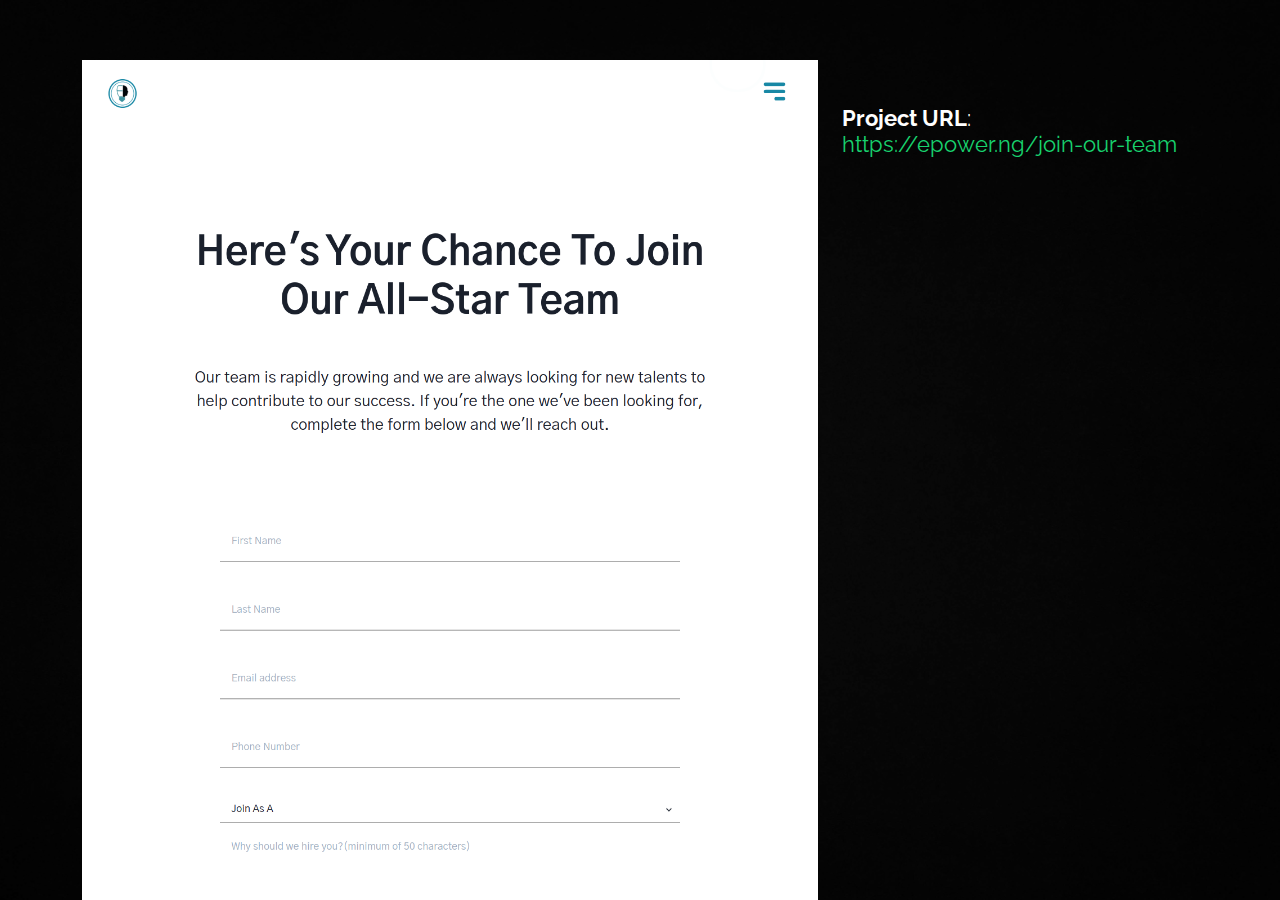
==== epower_portfolio.html @ 5c6b7625 "add portfolio" ====
<!DOCTYPE html>
<html lang="en">

<head>
  <meta charset="utf-8">
  <meta content="width=device-width, initial-scale=1.0" name="viewport">

  <title>Epower - Portfolio</title>
  <meta content="" name="description">
  <meta content="" name="keywords">

  <!-- Favicons -->
  <link href="assets/img/favicon.png" rel="icon">
  <link href="assets/img/apple-touch-icon.png" rel="apple-touch-icon">

  <!-- Google Fonts -->
  <link
    href="https://fonts.googleapis.com/css?family=Open+Sans:300,300i,400,400i,600,600i,700,700i|Raleway:300,300i,400,400i,500,500i,600,600i,700,700i|Poppins:300,300i,400,400i,500,500i,600,600i,700,700i"
    rel="stylesheet">

  <!-- Vendor CSS Files -->
  <link href="assets/vendor/bootstrap/css/bootstrap.min.css" rel="stylesheet">
  <link href="assets/vendor/bootstrap-icons/bootstrap-icons.css" rel="stylesheet">
  <link href="assets/vendor/boxicons/css/boxicons.min.css" rel="stylesheet">
  <link href="assets/vendor/glightbox/css/glightbox.min.css" rel="stylesheet">
  <link href="assets/vendor/remixicon/remixicon.css" rel="stylesheet">
  <link href="assets/vendor/swiper/swiper-bundle.min.css" rel="stylesheet">

  <!-- Template Main CSS File -->
  <link href="assets/css/style.css" rel="stylesheet">


</head>

<body>

  <main id="main">

    <!-- ======= Portfolio Details ======= -->
    <div class="portfolio-details">
      <div class="container">

        <div class="row">

          <div class="col-lg-8">

            <div class="portfolio-details-slider swiper">
              <div class="swiper-wrapper align-items-center">

                <div class="swiper-slide">
                  <img src="assets/img/portfolio/epowerJoinOurTeam.png" width='100%' alt="">
                </div>

              </div>
            </div>

          </div>

          <div class="col-lg-4 portfolio-info">
            <h3><strong>Project URL</strong>: <a href="https://www.epower.ng"
                target="_blank">https://epower.ng/join-our-team</a>
            </h3>
          </div>

        </div>

      </div>
    </div><!-- end of epower porfolio -->



  </main><!-- End #main -->


  <!-- Vendor JS Files -->
  <script src="assets/vendor/bootstrap/js/bootstrap.bundle.min.js"></script>
  <script src="assets/vendor/glightbox/js/glightbox.min.js"></script>
  <script src="assets/vendor/isotope-layout/isotope.pkgd.min.js"></script>
  <script src="assets/vendor/php-email-form/validate.js"></script>
  <script src="assets/vendor/purecounter/purecounter.js"></script>
  <script src="assets/vendor/swiper/swiper-bundle.min.js"></script>
  <script src="assets/vendor/waypoints/noframework.waypoints.js"></script>

  <!-- Template Main JS File -->
  <script src="assets/js/main.js"></script>

</body>

</html>
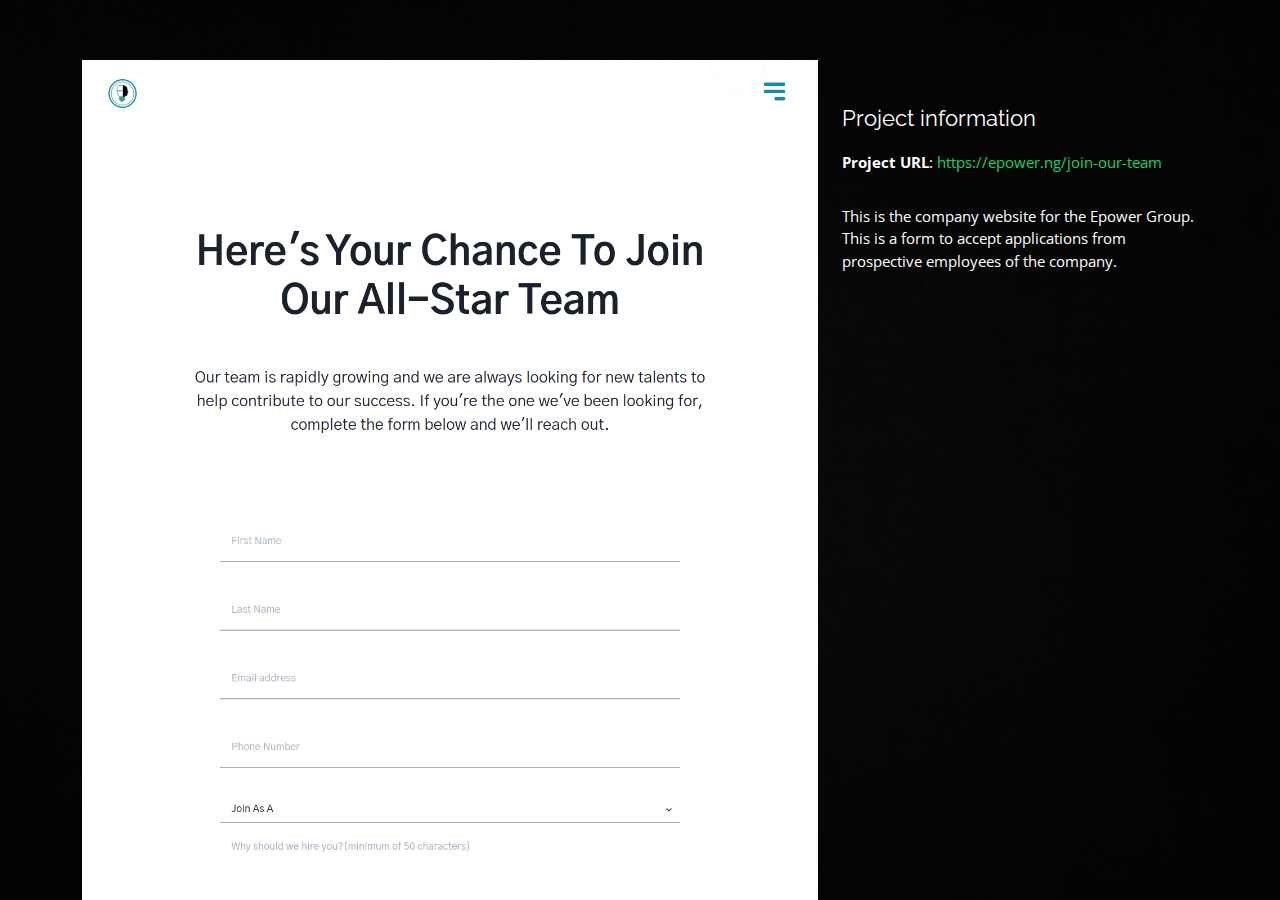
==== commit 63c67f2a: "Merge pull request #1 from ayodiya/fix_based_on-feedback" ====
--- a/epower_portfolio.html
+++ b/epower_portfolio.html
@@ -45,7 +45,7 @@
           <div class="col-lg-8">
 
             <div class="portfolio-details-slider swiper">
-              <div class="swiper-wrapper align-items-center">
+              <div class="swiper-wrapper">
 
                 <div class="swiper-slide">
                   <img src="assets/img/portfolio/epowerJoinOurTeam.png" width='100%' alt="">
@@ -57,9 +57,16 @@
           </div>
 
           <div class="col-lg-4 portfolio-info">
-            <h3><strong>Project URL</strong>: <a href="https://www.epower.ng"
-                target="_blank">https://epower.ng/join-our-team</a>
-            </h3>
+            <h3>Project information</h3>
+            <ul>
+              <li><strong>Project URL</strong>: <a href="https://www.epower.ng/join-our-team"
+                  target="_blank">https://epower.ng/join-our-team</a></li>
+            </ul>
+
+            <p>
+              This is the company website for the Epower Group.
+              This is a form to accept applications from prospective employees of the company.
+            </p>
           </div>
 
         </div>
--- a/assets/css/style.css
+++ b/assets/css/style.css
@@ -1,24 +1,24 @@
-/**
-* Template Name: Personal - v4.5.0
-* Template URL: https://bootstrapmade.com/personal-free-resume-bootstrap-template/
-* Author: BootstrapMade.com
-* License: https://bootstrapmade.com/license/
-*/
-
+/**
+* Template Name: Personal - v4.5.0
+* Template URL: https://bootstrapmade.com/personal-free-resume-bootstrap-template/
+* Author: BootstrapMade.com
+* License: https://bootstrapmade.com/license/
+*/
+
 /*--------------------------------------------------------------
 # General
 --------------------------------------------------------------*/
 body {
-  font-family: "Open Sans", sans-serif;
+  font-family: 'Open Sans', sans-serif;
   background-color: #040404;
   color: #fff;
   position: relative;
   background: transparent;
 }
 body::before {
-  content: "";
+  content: '';
   position: fixed;
-  background: #040404 url("../img/bg.jpg") top right no-repeat;
+  background: #040404 url('../img/bg.jpg') top right no-repeat;
   background-size: cover;
   left: 0;
   right: 0;
@@ -42,8 +42,13 @@
   text-decoration: none;
 }
 
-h1, h2, h3, h4, h5, h6 {
-  font-family: "Raleway", sans-serif;
+h1,
+h2,
+h3,
+h4,
+h5,
+h6 {
+  font-family: 'Raleway', sans-serif;
 }
 
 /*--------------------------------------------------------------
@@ -67,9 +72,10 @@
   padding: 0;
   line-height: 1;
   font-weight: 700;
-  font-family: "Poppins", sans-serif;
-}
-#header h1 a, #header h1 a:hover {
+  font-family: 'Poppins', sans-serif;
+}
+#header h1 a,
+#header h1 a:hover {
   color: #fff;
   line-height: 1;
   display: inline-block;
@@ -135,7 +141,8 @@
   right: 0;
   background: rgba(0, 0, 0, 0.9);
 }
-#header.header-top .social-links, #header.header-top h2 {
+#header.header-top .social-links,
+#header.header-top h2 {
   display: none;
 }
 #header.header-top h1 {
@@ -181,25 +188,27 @@
 .navbar li + li {
   margin-left: 30px;
 }
-.navbar a, .navbar a:focus {
+.navbar a,
+.navbar a:focus {
   display: flex;
   align-items: center;
   justify-content: space-between;
   padding: 0;
-  font-family: "Poppins", sans-serif;
+  font-family: 'Poppins', sans-serif;
   font-size: 16px;
   font-weight: 400;
   color: rgba(255, 255, 255, 0.7);
   white-space: nowrap;
   transition: 0.3s;
 }
-.navbar a i, .navbar a:focus i {
+.navbar a i,
+.navbar a:focus i {
   font-size: 12px;
   line-height: 0;
   margin-left: 5px;
 }
 .navbar a:before {
-  content: "";
+  content: '';
   position: absolute;
   width: 0;
   height: 2px;
@@ -210,11 +219,16 @@
   width: 0px;
   transition: all 0.3s ease-in-out 0s;
 }
-.navbar a:hover:before, .navbar li:hover > a:before, .navbar .active:before {
+.navbar a:hover:before,
+.navbar li:hover > a:before,
+.navbar .active:before {
   visibility: visible;
   width: 25px;
 }
-.navbar a:hover, .navbar .active, .navbar .active:focus, .navbar li:hover > a {
+.navbar a:hover,
+.navbar .active,
+.navbar .active:focus,
+.navbar li:hover > a {
   color: #fff;
 }
 
@@ -277,7 +291,8 @@
 .navbar-mobile li + li {
   margin: 0;
 }
-.navbar-mobile a, .navbar-mobile a:focus {
+.navbar-mobile a,
+.navbar-mobile a:focus {
   font-size: 16px;
   position: relative;
 }
@@ -323,10 +338,10 @@
   letter-spacing: 2px;
   text-transform: uppercase;
   color: #aaaaaa;
-  font-family: "Poppins", sans-serif;
+  font-family: 'Poppins', sans-serif;
 }
 .section-title h2::after {
-  content: "";
+  content: '';
   width: 120px;
   height: 1px;
   display: inline-block;
@@ -339,7 +354,7 @@
   font-size: 36px;
   font-weight: 700;
   text-transform: uppercase;
-  font-family: "Poppins", sans-serif;
+  font-family: 'Poppins', sans-serif;
   color: #fff;
 }
 
@@ -407,7 +422,7 @@
 .counts .count-box p {
   padding: 0;
   margin: 0;
-  font-family: "Raleway", sans-serif;
+  font-family: 'Raleway', sans-serif;
   font-size: 14px;
 }
 
@@ -426,7 +441,7 @@
   text-transform: uppercase;
   display: block;
   font-weight: 600;
-  font-family: "Poppins", sans-serif;
+  font-family: 'Poppins', sans-serif;
   color: #fff;
 }
 .skills .progress .skill .val {
@@ -458,6 +473,12 @@
   padding-right: 10px;
   line-height: 1;
 }
+
+.interests .icon-box img {
+  font-size: 32px;
+  padding-right: 10px;
+  line-height: 1;
+}
 .interests .icon-box h3 {
   font-weight: 700;
   margin: 0;
@@ -473,7 +494,8 @@
 /*--------------------------------------------------------------
 # Testimonials
 --------------------------------------------------------------*/
-.testimonials .testimonials-carousel, .testimonials .testimonials-slider {
+.testimonials .testimonials-carousel,
+.testimonials .testimonials-slider {
   overflow: hidden;
 }
 .testimonials .testimonial-item {
@@ -499,7 +521,8 @@
   color: #999;
   margin: 0 0 0 45px;
 }
-.testimonials .testimonial-item .quote-icon-left, .testimonials .testimonial-item .quote-icon-right {
+.testimonials .testimonial-item .quote-icon-left,
+.testimonials .testimonial-item .quote-icon-right {
   color: rgba(255, 255, 255, 0.25);
   font-size: 26px;
 }
@@ -559,7 +582,7 @@
   font-size: 18px;
   font-weight: 600;
   text-transform: uppercase;
-  font-family: "Poppins", sans-serif;
+  font-family: 'Poppins', sans-serif;
   color: #18d26e;
   margin-bottom: 10px;
 }
@@ -581,7 +604,7 @@
   padding-bottom: 0;
 }
 .resume .resume-item::before {
-  content: "";
+  content: '';
   position: absolute;
   width: 16px;
   height: 16px;
@@ -620,7 +643,7 @@
 }
 .services .icon-box .icon::before {
   position: absolute;
-  content: "";
+  content: '';
   left: -8px;
   top: -8px;
   height: 100%;
@@ -656,7 +679,8 @@
 .services .icon-box:hover .icon::before {
   background: #35e888;
 }
-.services .icon-box:hover h4 a, .services .icon-box:hover p {
+.services .icon-box:hover h4 a,
+.services .icon-box:hover p {
   color: #fff;
 }
 
@@ -688,7 +712,8 @@
   transition: all 0.3s ease-in-out;
   border-radius: 4px;
 }
-.portfolio #portfolio-flters li:hover, .portfolio #portfolio-flters li.filter-active {
+.portfolio #portfolio-flters li:hover,
+.portfolio #portfolio-flters li.filter-active {
   background: #18d26e;
 }
 .portfolio #portfolio-flters li:last-child {
@@ -702,7 +727,7 @@
   background: rgba(0, 0, 0, 0.6);
 }
 .portfolio .portfolio-wrap::before {
-  content: "";
+  content: '';
   background: rgba(0, 0, 0, 0.6);
   position: absolute;
   left: 30px;
@@ -730,7 +755,7 @@
 }
 .portfolio .portfolio-wrap .portfolio-info::before {
   display: block;
-  content: "";
+  content: '';
   width: 48px;
   height: 48px;
   position: absolute;
@@ -743,7 +768,7 @@
 }
 .portfolio .portfolio-wrap .portfolio-info::after {
   display: block;
-  content: "";
+  content: '';
   width: 48px;
   height: 48px;
   position: absolute;
@@ -765,6 +790,7 @@
   text-transform: uppercase;
   padding: 0;
   margin: 0;
+  text-align: left;
 }
 .portfolio .portfolio-wrap .portfolio-links {
   text-align: center;
@@ -905,11 +931,11 @@
 .contact .info-box .social-links a:hover {
   color: #18d26e;
 }
-.contact .php-email-form {
+.contact .contact-form {
   padding: 30px;
   background: rgba(255, 255, 255, 0.08);
 }
-.contact .php-email-form .error-message {
+.contact .contact-form .error-message {
   display: none;
   background: rgba(255, 255, 255, 0.08);
   background: #ed3c0d;
@@ -917,10 +943,10 @@
   padding: 15px;
   font-weight: 600;
 }
-.contact .php-email-form .error-message br + br {
+.contact .contact-form .error-message br + br {
   margin-top: 25px;
 }
-.contact .php-email-form .sent-message {
+.contact .contact-form .sent-message {
   display: none;
   background: rgba(255, 255, 255, 0.08);
   background: #18d26e;
@@ -928,14 +954,14 @@
   padding: 15px;
   font-weight: 600;
 }
-.contact .php-email-form .loading {
+.contact .contact-form .loading {
   display: none;
   background: rgba(255, 255, 255, 0.08);
   text-align: center;
   padding: 15px;
 }
-.contact .php-email-form .loading:before {
-  content: "";
+.contact .contact-form .loading:before {
+  content: '';
   display: inline-block;
   border-radius: 50%;
   width: 24px;
@@ -946,7 +972,8 @@
   -webkit-animation: animate-loading 1s linear infinite;
   animation: animate-loading 1s linear infinite;
 }
-.contact .php-email-form input, .contact .php-email-form textarea {
+.contact .contact-form input,
+.contact .contact-form textarea {
   border-radius: 0;
   box-shadow: none;
   font-size: 14px;
@@ -955,28 +982,32 @@
   transition: 0.3s;
   color: #fff;
 }
-.contact .php-email-form input:focus, .contact .php-email-form textarea:focus {
+.contact .contact-form input:focus,
+.contact .contact-form textarea:focus {
   background-color: rgba(255, 255, 255, 0.11);
 }
-.contact .php-email-form input::-webkit-input-placeholder, .contact .php-email-form textarea::-webkit-input-placeholder {
+.contact .contact-form input::-webkit-input-placeholder,
+.contact .contact-form textarea::-webkit-input-placeholder {
   color: rgba(255, 255, 255, 0.3);
   opacity: 1;
 }
-.contact .php-email-form input::-moz-placeholder, .contact .php-email-form textarea::-moz-placeholder {
+.contact .contact-form input::-moz-placeholder,
+.contact .contact-form textarea::-moz-placeholder {
   color: rgba(255, 255, 255, 0.3);
   opacity: 1;
 }
-.contact .php-email-form input::placeholder, .contact .php-email-form textarea::placeholder {
+.contact .contact-form input::placeholder,
+.contact .contact-form textarea::placeholder {
   color: rgba(255, 255, 255, 0.3);
   opacity: 1;
 }
-.contact .php-email-form input {
+.contact .contact-form input {
   padding: 10px 15px;
 }
-.contact .php-email-form textarea {
+.contact .contact-form textarea {
   padding: 12px 15px;
 }
-.contact .php-email-form button[type=submit] {
+.contact .contact-form button[type='submit'] {
   background: #18d26e;
   border: 0;
   padding: 10px 30px;
@@ -984,7 +1015,7 @@
   transition: 0.4s;
   border-radius: 4px;
 }
-.contact .php-email-form button[type=submit]:hover {
+.contact .contact-form button[type='submit']:hover {
   background: #15bb62;
 }
 @-webkit-keyframes animate-loading {
@@ -1031,4 +1062,4 @@
 }
 .credits a:hover {
   color: #fff;
-}+}
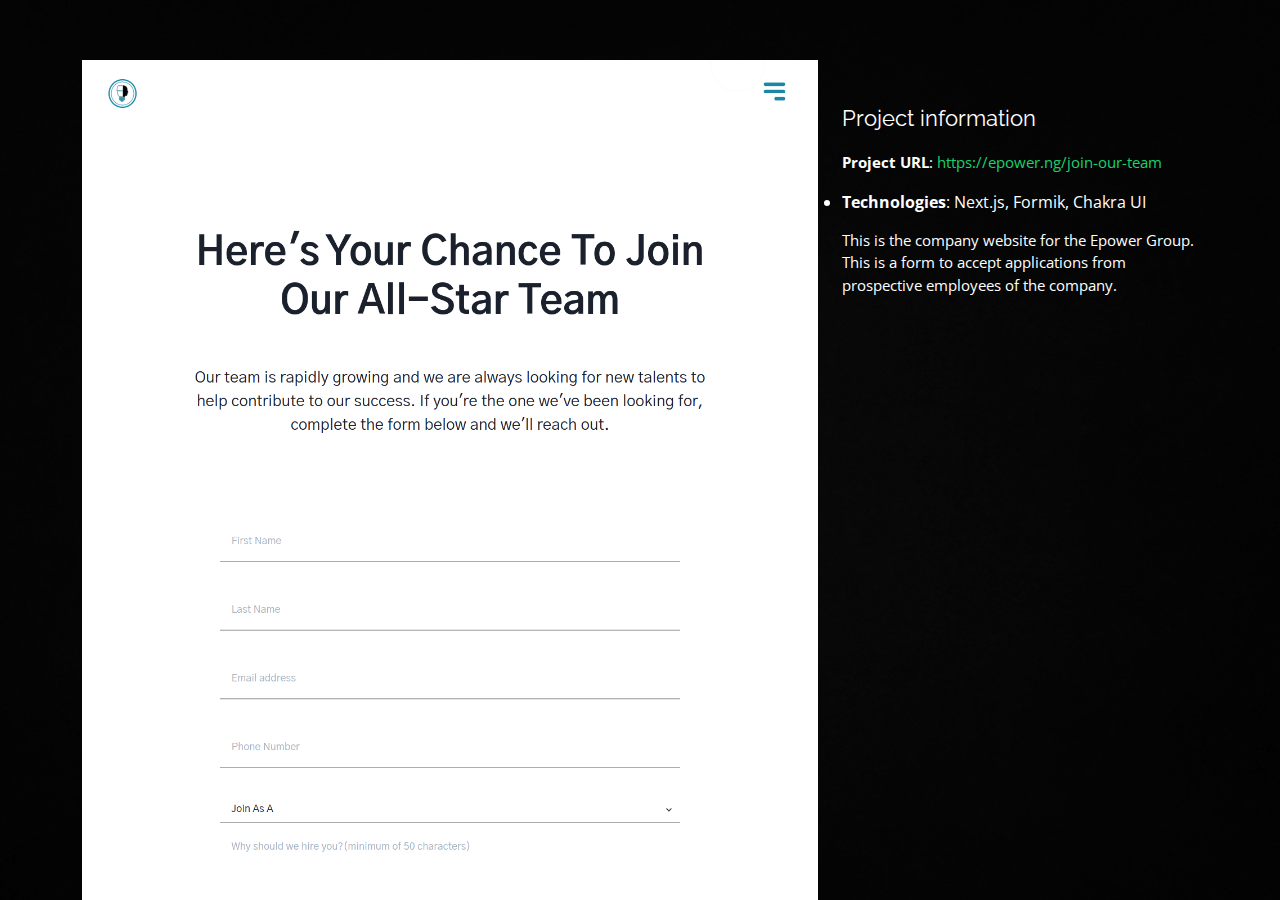
==== commit c428486e: "fix" ====
--- a/epower_portfolio.html
+++ b/epower_portfolio.html
@@ -62,7 +62,7 @@
               <li><strong>Project URL</strong>: <a href="https://www.epower.ng/join-our-team"
                   target="_blank">https://epower.ng/join-our-team</a></li>
             </ul>
-
+            <li><strong>Technologies</strong>: Next.js, Formik, Chakra UI</li>
             <p>
               This is the company website for the Epower Group.
               This is a form to accept applications from prospective employees of the company.
